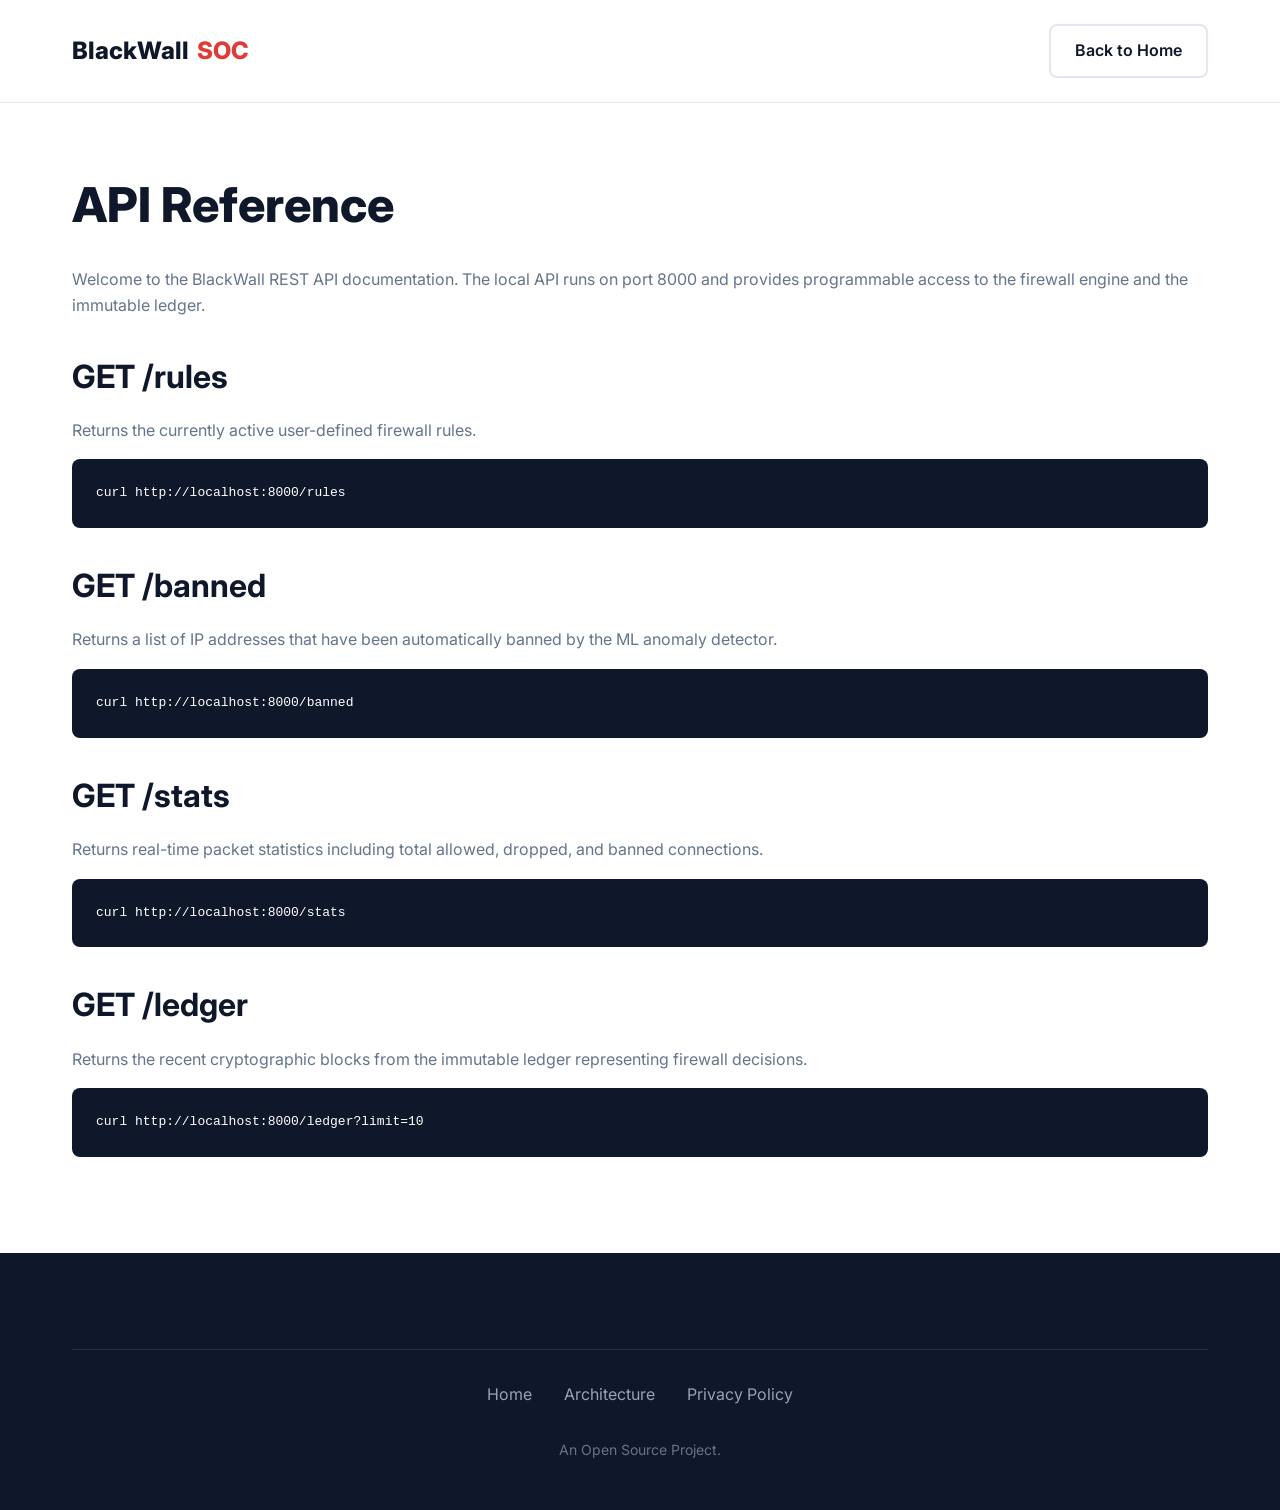
==== docs/api-reference.html @ 8d554b78 "issue resolved" ====
<!DOCTYPE html>
<html lang="en">
<head>
    <meta charset="UTF-8">
    <meta name="viewport" content="width=device-width, initial-scale=1.0">
    <title>BlackWall - API Reference</title>
    <meta name="description" content="BlackWall REST API documentation. Automate and integrate your Security Operations Center with external tools using our local FastAPI endpoints.">
    <meta name="keywords" content="BlackWall, API, REST, FastAPI, SOC, Firewall API">
    <meta property="og:title" content="BlackWall - API Reference">
    <meta property="og:description" content="Programmable access to the BlackWall firewall engine and immutable ledger.">
    <meta property="og:type" content="website">
    <link href="https://fonts.googleapis.com/css2?family=Inter:wght@400;500;600;700;800&display=swap" rel="stylesheet">
    <style>
        :root {
            --primary: #E13B35;
            --primary-hover: #C5302A;
            --text-dark: #0F172A;
            --text-gray: #64748B;
            --bg-light: #F8FAFC;
            --bg-white: #FFFFFF;
            --border-color: #E2E8F0;
        }

        * { margin: 0; padding: 0; box-sizing: border-box; font-family: 'Inter', sans-serif; }
        body { background-color: var(--bg-white); color: var(--text-dark); line-height: 1.6; }
        .container { max-width: 1200px; margin: 0 auto; padding: 0 2rem; }
        
        h1 { font-size: 3rem; font-weight: 800; margin-bottom: 1.5rem; }
        h2 { font-size: 2rem; font-weight: 700; margin-top: 2rem; margin-bottom: 1rem; }
        p { color: var(--text-gray); margin-bottom: 1rem; }

        .btn { display: inline-flex; align-items: center; justify-content: center; padding: 0.75rem 1.5rem; border-radius: 0.5rem; font-weight: 600; text-decoration: none; transition: all 0.2s; cursor: pointer; border: 2px solid transparent; }
        .btn-primary { background-color: var(--text-dark); color: white; }
        .btn-outline { background-color: white; color: var(--text-dark); border-color: var(--border-color); }

        nav { padding: 1.5rem 0; border-bottom: 1px solid var(--border-color); background: white; position: sticky; top: 0; z-index: 100; }
        .nav-container { display: flex; justify-content: space-between; align-items: center; }
        .logo { font-size: 1.5rem; font-weight: 800; color: var(--text-dark); display: flex; align-items: center; gap: 0.5rem; text-decoration: none; }
        .logo span { color: var(--primary); }
        .nav-actions { display: flex; gap: 1rem; }

        .content-section { padding: 4rem 0; min-height: 60vh; }
        .code-block { background: var(--text-dark); color: #fff; padding: 1.5rem; border-radius: 0.5rem; font-family: monospace; overflow-x: auto; margin: 1rem 0 2rem; }

        footer { background: var(--text-dark); color: white; padding: 4rem 0 2rem; text-align: center; }
        .footer-links { display: flex; justify-content: center; gap: 2rem; margin: 2rem 0; border-top: 1px solid rgba(255,255,255,0.1); padding-top: 2rem; }
        .footer-links a { color: #94A3B8; text-decoration: none; }
    </style>
</head>
<body>
    <nav>
        <div class="container nav-container">
            <a href="https://github.com/rootwithkhandal/blackwall/docs/index.html" class="logo">BlackWall <span>SOC</span></a>
            <div class="nav-actions">
                <a href="https://github.com/rootwithkhandal/blackwall/docs/index.html" class="btn btn-outline">Back to Home</a>
            </div>
        </div>
    </nav>

    <main class="content-section">
        <div class="container">
            <h1>API Reference</h1>
            <p>Welcome to the BlackWall REST API documentation. The local API runs on port 8000 and provides programmable access to the firewall engine and the immutable ledger.</p>

            <h2>GET /rules</h2>
            <p>Returns the currently active user-defined firewall rules.</p>
            <div class="code-block">
curl http://localhost:8000/rules
            </div>

            <h2>GET /banned</h2>
            <p>Returns a list of IP addresses that have been automatically banned by the ML anomaly detector.</p>
            <div class="code-block">
curl http://localhost:8000/banned
            </div>

            <h2>GET /stats</h2>
            <p>Returns real-time packet statistics including total allowed, dropped, and banned connections.</p>
            <div class="code-block">
curl http://localhost:8000/stats
            </div>

            <h2>GET /ledger</h2>
            <p>Returns the recent cryptographic blocks from the immutable ledger representing firewall decisions.</p>
            <div class="code-block">
curl http://localhost:8000/ledger?limit=10
            </div>
        </div>
    </main>

    <footer>
        <div class="container">
            <div class="footer-links">
                <a href="https://github.com/rootwithkhandal/blackwall/docs/index.html">Home</a>
                <a href="https://github.com/rootwithkhandal/blackwall/docs/architecture.html">Architecture</a>
                <a href="https://github.com/rootwithkhandal/blackwall/docs/privacy-policy.html">Privacy Policy</a>
            </div>
            <p style="color: #64748B; font-size: 0.875rem;">An Open Source Project.</p>
        </div>
    </footer>
</body>
</html>
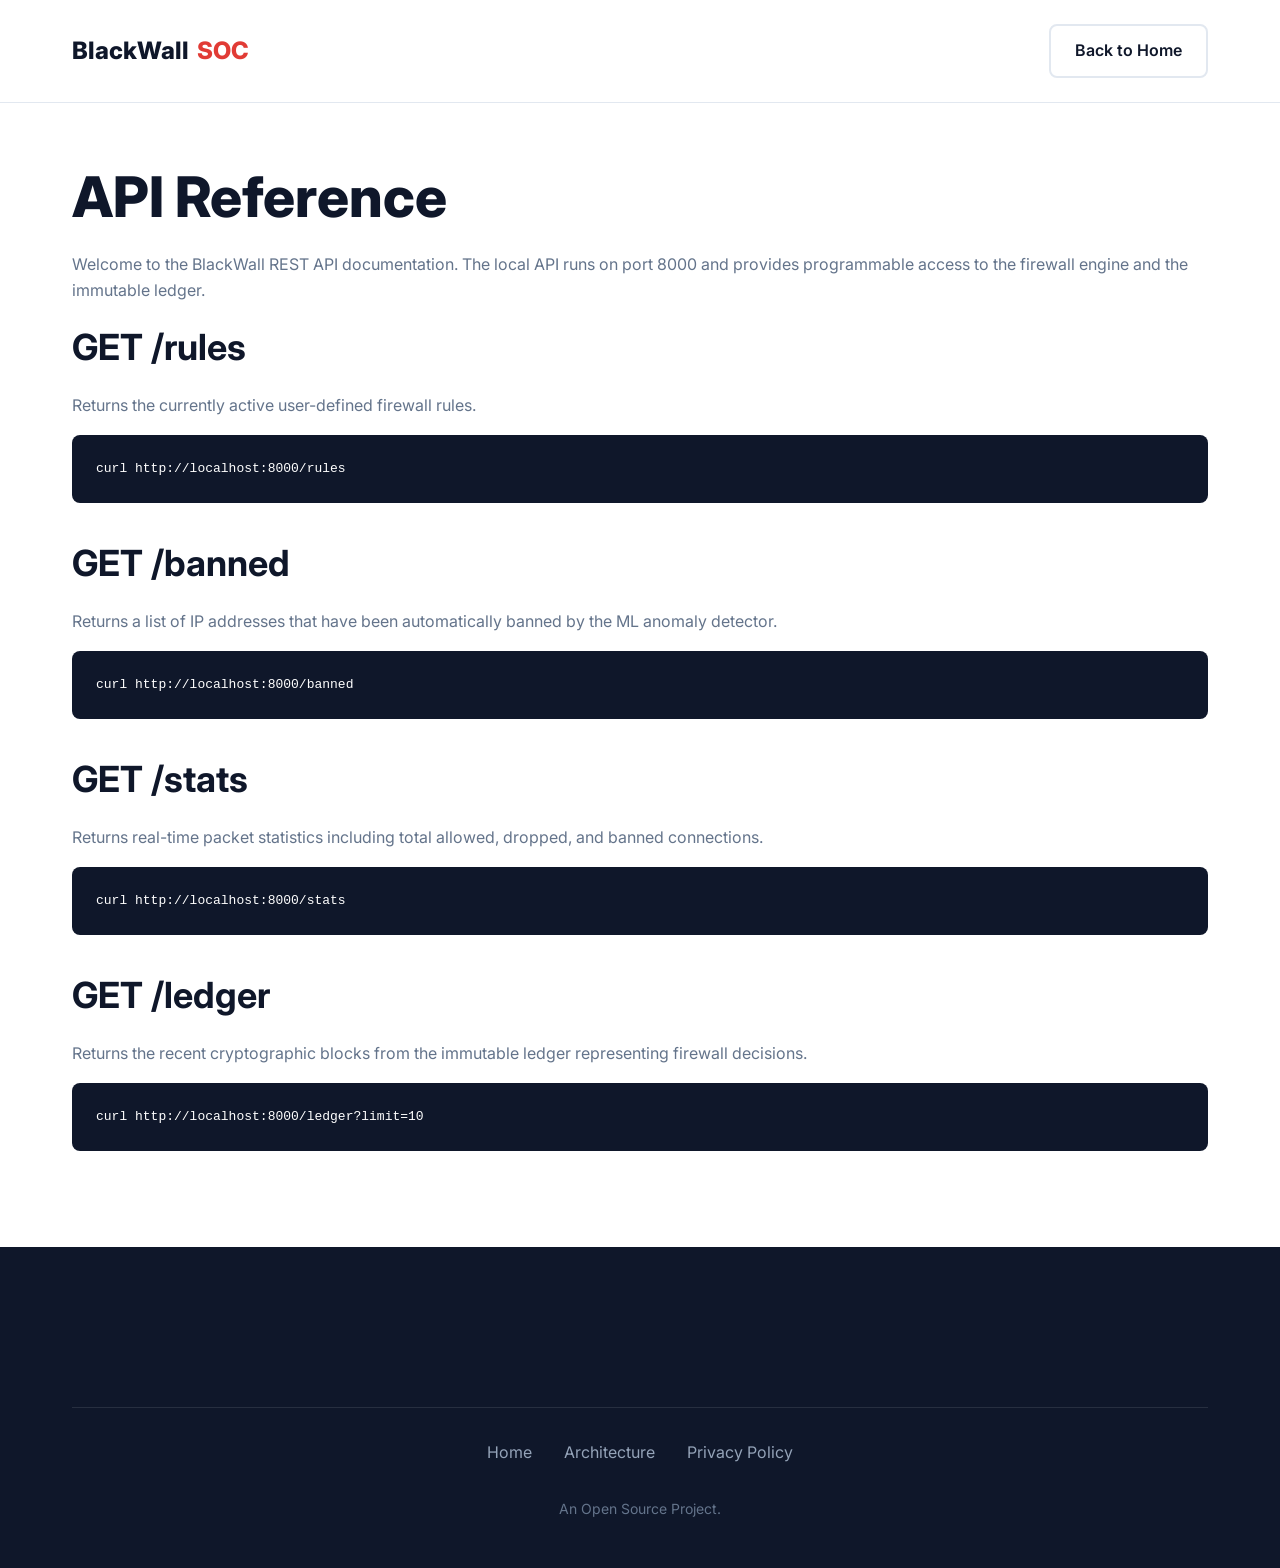
==== commit d5685e60: "senior-codebase" ====
--- a/docs/api-reference.html
+++ b/docs/api-reference.html
@@ -10,49 +10,14 @@
     <meta property="og:description" content="Programmable access to the BlackWall firewall engine and immutable ledger.">
     <meta property="og:type" content="website">
     <link href="https://fonts.googleapis.com/css2?family=Inter:wght@400;500;600;700;800&display=swap" rel="stylesheet">
-    <style>
-        :root {
-            --primary: #E13B35;
-            --primary-hover: #C5302A;
-            --text-dark: #0F172A;
-            --text-gray: #64748B;
-            --bg-light: #F8FAFC;
-            --bg-white: #FFFFFF;
-            --border-color: #E2E8F0;
-        }
-
-        * { margin: 0; padding: 0; box-sizing: border-box; font-family: 'Inter', sans-serif; }
-        body { background-color: var(--bg-white); color: var(--text-dark); line-height: 1.6; }
-        .container { max-width: 1200px; margin: 0 auto; padding: 0 2rem; }
-        
-        h1 { font-size: 3rem; font-weight: 800; margin-bottom: 1.5rem; }
-        h2 { font-size: 2rem; font-weight: 700; margin-top: 2rem; margin-bottom: 1rem; }
-        p { color: var(--text-gray); margin-bottom: 1rem; }
-
-        .btn { display: inline-flex; align-items: center; justify-content: center; padding: 0.75rem 1.5rem; border-radius: 0.5rem; font-weight: 600; text-decoration: none; transition: all 0.2s; cursor: pointer; border: 2px solid transparent; }
-        .btn-primary { background-color: var(--text-dark); color: white; }
-        .btn-outline { background-color: white; color: var(--text-dark); border-color: var(--border-color); }
-
-        nav { padding: 1.5rem 0; border-bottom: 1px solid var(--border-color); background: white; position: sticky; top: 0; z-index: 100; }
-        .nav-container { display: flex; justify-content: space-between; align-items: center; }
-        .logo { font-size: 1.5rem; font-weight: 800; color: var(--text-dark); display: flex; align-items: center; gap: 0.5rem; text-decoration: none; }
-        .logo span { color: var(--primary); }
-        .nav-actions { display: flex; gap: 1rem; }
-
-        .content-section { padding: 4rem 0; min-height: 60vh; }
-        .code-block { background: var(--text-dark); color: #fff; padding: 1.5rem; border-radius: 0.5rem; font-family: monospace; overflow-x: auto; margin: 1rem 0 2rem; }
-
-        footer { background: var(--text-dark); color: white; padding: 4rem 0 2rem; text-align: center; }
-        .footer-links { display: flex; justify-content: center; gap: 2rem; margin: 2rem 0; border-top: 1px solid rgba(255,255,255,0.1); padding-top: 2rem; }
-        .footer-links a { color: #94A3B8; text-decoration: none; }
-    </style>
+    <link href="style.css" rel="stylesheet">
 </head>
 <body>
     <nav>
         <div class="container nav-container">
-            <a href="https://github.com/rootwithkhandal/blackwall/docs/index.html" class="logo">BlackWall <span>SOC</span></a>
+            <a href="https://github.com/rootwithkhandal/blackwall" class="logo">BlackWall <span>SOC</span></a>
             <div class="nav-actions">
-                <a href="https://github.com/rootwithkhandal/blackwall/docs/index.html" class="btn btn-outline">Back to Home</a>
+                <a href="index.html" class="btn btn-outline">Back to Home</a>
             </div>
         </div>
     </nav>
@@ -91,9 +56,9 @@
     <footer>
         <div class="container">
             <div class="footer-links">
-                <a href="https://github.com/rootwithkhandal/blackwall/docs/index.html">Home</a>
-                <a href="https://github.com/rootwithkhandal/blackwall/docs/architecture.html">Architecture</a>
-                <a href="https://github.com/rootwithkhandal/blackwall/docs/privacy-policy.html">Privacy Policy</a>
+                <a href="index.html">Home</a>
+                <a href="architecture.html">Architecture</a>
+                <a href="privacy-policy.html">Privacy Policy</a>
             </div>
             <p style="color: #64748B; font-size: 0.875rem;">An Open Source Project.</p>
         </div>
--- a/docs/style.css
+++ b/docs/style.css
@@ -0,0 +1,294 @@
+:root {
+    --primary: #E13B35;
+    --primary-hover: #C5302A;
+    --text-dark: #0F172A;
+    --text-gray: #64748B;
+    --bg-light: #F8FAFC;
+    --bg-white: #FFFFFF;
+    --border-color: #E2E8F0;
+}
+
+* {
+    margin: 0;
+    padding: 0;
+    box-sizing: border-box;
+    font-family: 'Inter', sans-serif;
+}
+
+body {
+    background-color: var(--bg-white);
+    color: var(--text-dark);
+    line-height: 1.6;
+}
+
+.container {
+    max-width: 1200px;
+    margin: 0 auto;
+    padding: 0 2rem;
+}
+
+/* Typography */
+h1 { font-size: 3.5rem; font-weight: 800; line-height: 1.1; margin-bottom: 1.5rem; }
+h2 { font-size: 2.25rem; font-weight: 700; margin-bottom: 1rem; }
+h3 { font-size: 1.5rem; font-weight: 600; margin-bottom: 0.5rem; }
+p { color: var(--text-gray); margin-bottom: 1rem; }
+
+.text-primary { color: var(--primary); }
+
+/* Buttons */
+.btn {
+    display: inline-flex;
+    align-items: center;
+    justify-content: center;
+    padding: 0.75rem 1.5rem;
+    border-radius: 0.5rem;
+    font-weight: 600;
+    text-decoration: none;
+    transition: all 0.2s;
+    cursor: pointer;
+    border: 2px solid transparent;
+}
+.btn-primary { background-color: var(--text-dark); color: white; }
+.btn-primary:hover { background-color: #000; }
+.btn-outline { background-color: white; color: var(--text-dark); border-color: var(--border-color); }
+.btn-outline:hover { border-color: var(--text-dark); }
+.btn-red { background-color: var(--primary); color: white; }
+.btn-red:hover { background-color: var(--primary-hover); }
+
+/* Navbar */
+nav {
+    padding: 1.5rem 0;
+    border-bottom: 1px solid var(--border-color);
+    background: white;
+    position: sticky;
+    top: 0;
+    z-index: 100;
+}
+.nav-container {
+    display: flex;
+    justify-content: space-between;
+    align-items: center;
+}
+.logo {
+    font-size: 1.5rem;
+    font-weight: 800;
+    color: var(--text-dark);
+    display: flex;
+    align-items: center;
+    gap: 0.5rem;
+    text-decoration: none;
+}
+.logo span { color: var(--primary); }
+.nav-links {
+    display: flex;
+    gap: 2rem;
+}
+.nav-links a {
+    text-decoration: none;
+    color: var(--text-gray);
+    font-weight: 500;
+}
+.nav-links a:hover { color: var(--text-dark); }
+.nav-actions { display: flex; gap: 1rem; }
+
+/* Sections */
+section { padding: 6rem 0; }
+.section-light { background-color: var(--bg-white); }
+.section-gray { background-color: var(--bg-light); border-top: 1px solid var(--border-color); border-bottom: 1px solid var(--border-color); }
+
+/* Hero */
+.hero {
+    display: grid;
+    grid-template-columns: 1fr 1fr;
+    gap: 4rem;
+    align-items: center;
+    padding: 8rem 0;
+}
+.hero-actions {
+    display: flex;
+    gap: 1rem;
+    margin-top: 2rem;
+}
+.hero-visual {
+    background: var(--bg-light);
+    border: 1px solid var(--border-color);
+    border-radius: 1rem;
+    padding: 2rem;
+    display: flex;
+    align-items: center;
+    justify-content: center;
+    height: 400px;
+}
+
+/* Abstract Flowcharts */
+.flowchart {
+    display: flex;
+    align-items: center;
+    justify-content: center;
+    gap: 1rem;
+    margin: 3rem 0;
+    flex-wrap: wrap;
+}
+.node {
+    background: white;
+    border: 1px solid var(--border-color);
+    padding: 1.5rem 2rem;
+    border-radius: 0.5rem;
+    font-weight: 600;
+    box-shadow: 0 4px 6px -1px rgba(0, 0, 0, 0.05);
+    text-align: center;
+}
+.node.highlight {
+    border-color: var(--primary);
+    color: var(--primary);
+    background: #FEF2F2;
+}
+.arrow {
+    color: var(--text-gray);
+    font-size: 1.5rem;
+    font-weight: bold;
+}
+
+/* Features Grid */
+.features-grid {
+    display: grid;
+    grid-template-columns: repeat(3, 1fr);
+    gap: 2rem;
+    margin-top: 3rem;
+}
+.feature-card {
+    background: white;
+    padding: 2rem;
+    border-radius: 1rem;
+    border: 1px solid var(--border-color);
+}
+.feature-icon {
+    color: var(--primary);
+    font-size: 2rem;
+    margin-bottom: 1rem;
+}
+
+/* Tables */
+.data-table {
+    width: 100%;
+    border-collapse: collapse;
+    margin: 2rem 0;
+    background: white;
+    box-shadow: 0 1px 3px rgba(0,0,0,0.1);
+    border-radius: 0.5rem;
+    overflow: hidden;
+}
+.data-table th, .data-table td {
+    padding: 1rem;
+    text-align: left;
+    border-bottom: 1px solid var(--border-color);
+}
+.data-table th { background: var(--bg-light); font-weight: 600; color: var(--text-dark); }
+.data-table tbody tr:hover { background: #F8FAFC; }
+
+/* Pricing */
+.pricing-grid {
+    display: grid;
+    grid-template-columns: 1fr 1fr;
+    gap: 2rem;
+    max-width: 800px;
+    margin: 4rem auto 0;
+}
+.pricing-card {
+    background: white;
+    border: 1px solid var(--border-color);
+    border-radius: 1rem;
+    padding: 3rem 2rem;
+    text-align: center;
+}
+.pricing-card.popular {
+    border-color: var(--primary);
+    box-shadow: 0 20px 25px -5px rgba(0, 0, 0, 0.1);
+    position: relative;
+}
+.popular-badge {
+    position: absolute;
+    top: -12px;
+    left: 50%;
+    transform: translateX(-50%);
+    background: var(--primary);
+    color: white;
+    padding: 0.25rem 1rem;
+    border-radius: 1rem;
+    font-size: 0.875rem;
+    font-weight: 600;
+}
+.price { font-size: 3rem; font-weight: 800; margin: 1.5rem 0; }
+.pricing-features {
+    text-align: left;
+    margin: 2rem 0;
+    list-style: none;
+}
+.pricing-features li {
+    margin-bottom: 1rem;
+    display: flex;
+    align-items: center;
+    gap: 0.5rem;
+}
+.pricing-features li::before {
+    content: "✓";
+    color: var(--primary);
+    font-weight: bold;
+}
+
+/* FAQ */
+.faq-list {
+    max-width: 800px;
+    margin: 3rem auto 0;
+}
+.faq-item {
+    border-bottom: 1px solid var(--border-color);
+    padding: 1.5rem 0;
+    cursor: pointer;
+}
+.faq-question {
+    display: flex;
+    justify-content: space-between;
+    align-items: center;
+    font-weight: 600;
+    color: var(--text-dark);
+    list-style: none;
+    cursor: pointer;
+}
+.faq-question::marker, .faq-question::-webkit-details-marker {
+    display: none;
+}
+.faq-answer {
+    margin-top: 1rem;
+    color: var(--text-gray);
+}
+.faq-item[open] .faq-toggle { transform: rotate(45deg); }
+.faq-toggle { font-size: 1.5rem; color: var(--primary); transition: transform 0.2s; }
+
+/* Footer */
+footer {
+    background: var(--text-dark);
+    color: white;
+    padding: 6rem 0 2rem;
+    text-align: center;
+}
+footer h2 { margin-bottom: 2rem; }
+.footer-links {
+    display: flex;
+    justify-content: center;
+    gap: 2rem;
+    margin: 4rem 0 2rem;
+    border-top: 1px solid rgba(255,255,255,0.1);
+    padding-top: 2rem;
+}
+.footer-links a { color: #94A3B8; text-decoration: none; }
+.footer-links a:hover { color: white; }
+
+.content-section { padding: 4rem 0; min-height: 60vh; }
+.code-block { background: var(--text-dark); color: #fff; padding: 1.5rem; border-radius: 0.5rem; font-family: monospace; overflow-x: auto; margin: 1rem 0 2rem; }
+
+@media (max-width: 768px) {
+    .hero, .pricing-grid, .features-grid { grid-template-columns: 1fr; }
+    .nav-links { display: none; }
+    h1 { font-size: 2.5rem; }
+}
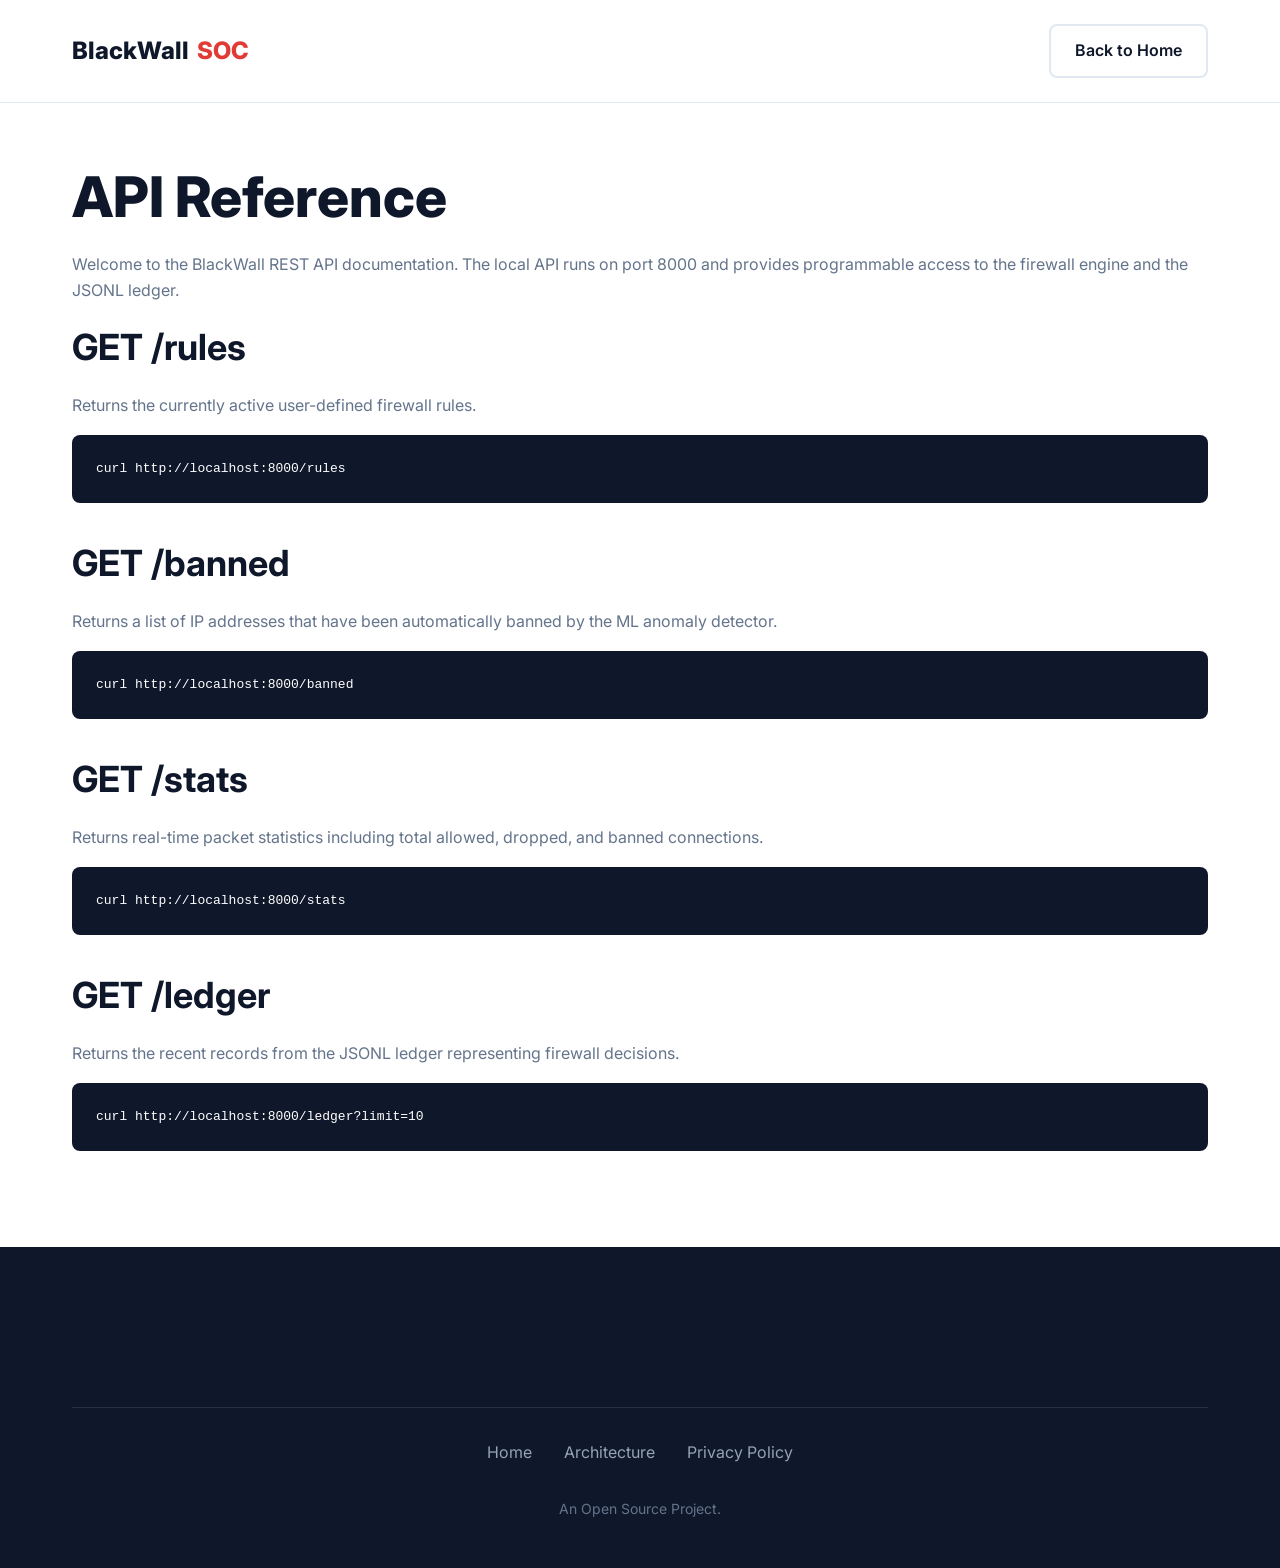
==== commit 22c66277: "issue-resolved" ====
--- a/docs/api-reference.html
+++ b/docs/api-reference.html
@@ -7,7 +7,7 @@
     <meta name="description" content="BlackWall REST API documentation. Automate and integrate your Security Operations Center with external tools using our local FastAPI endpoints.">
     <meta name="keywords" content="BlackWall, API, REST, FastAPI, SOC, Firewall API">
     <meta property="og:title" content="BlackWall - API Reference">
-    <meta property="og:description" content="Programmable access to the BlackWall firewall engine and immutable ledger.">
+    <meta property="og:description" content="Programmable access to the BlackWall firewall engine and JSONL ledger.">
     <meta property="og:type" content="website">
     <link href="https://fonts.googleapis.com/css2?family=Inter:wght@400;500;600;700;800&display=swap" rel="stylesheet">
     <link href="style.css" rel="stylesheet">
@@ -25,7 +25,7 @@
     <main class="content-section">
         <div class="container">
             <h1>API Reference</h1>
-            <p>Welcome to the BlackWall REST API documentation. The local API runs on port 8000 and provides programmable access to the firewall engine and the immutable ledger.</p>
+            <p>Welcome to the BlackWall REST API documentation. The local API runs on port 8000 and provides programmable access to the firewall engine and the JSONL ledger.</p>
 
             <h2>GET /rules</h2>
             <p>Returns the currently active user-defined firewall rules.</p>
@@ -46,7 +46,7 @@
             </div>
 
             <h2>GET /ledger</h2>
-            <p>Returns the recent cryptographic blocks from the immutable ledger representing firewall decisions.</p>
+            <p>Returns the recent records from the JSONL ledger representing firewall decisions.</p>
             <div class="code-block">
 curl http://localhost:8000/ledger?limit=10
             </div>
